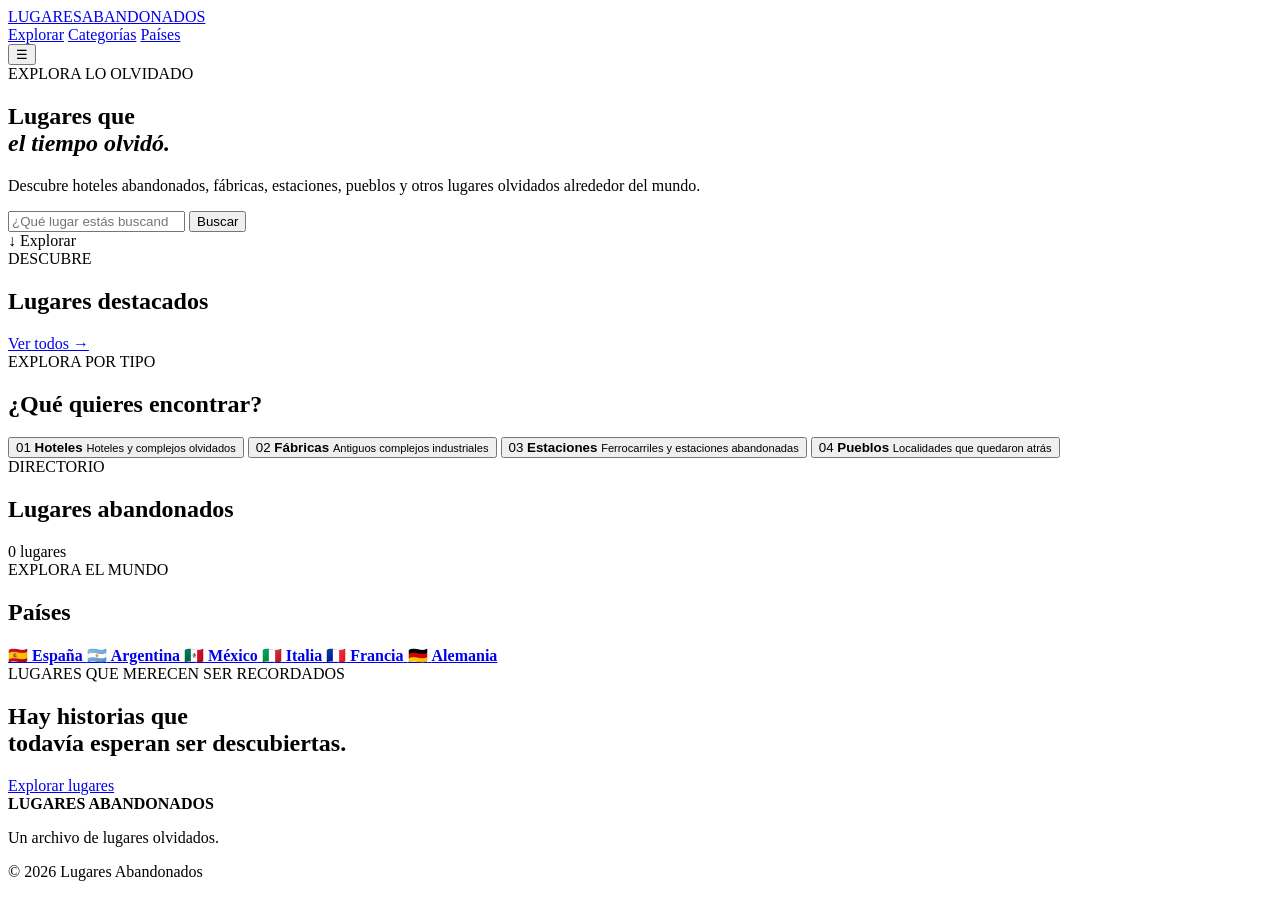
==== index.html @ 46769958 "Create index.html" ====
<!DOCTYPE html>
<html lang="es">
<head>
  <meta charset="UTF-8">
  <meta name="viewport" content="width=device-width, initial-scale=1.0">

  <title>Lugares Abandonados</title>
  <meta
    name="description"
    content="Descubre lugares abandonados, pueblos olvidados, hoteles, fábricas y estaciones abandonadas."
  >

  <link rel="stylesheet" href="style.css">
</head>

<body>

  <header class="header">
    <div class="container header-inner">

      <a href="/" class="logo">
        LUGARES<span>ABANDONADOS</span>
      </a>

      <nav class="nav">
        <a href="#explorar">Explorar</a>
        <a href="#categorias">Categorías</a>
        <a href="#paises">Países</a>
      </nav>

      <button class="menu-button" aria-label="Abrir menú">
        ☰
      </button>

    </div>
  </header>


  <main>

    <!-- HERO -->

    <section class="hero">

      <div class="hero-background"></div>

      <div class="container hero-content">

        <div class="hero-label">
          EXPLORA LO OLVIDADO
        </div>

        <h1>
          Lugares que<br>
          <em>el tiempo olvidó.</em>
        </h1>

        <p>
          Descubre hoteles abandonados, fábricas, estaciones,
          pueblos y otros lugares olvidados alrededor del mundo.
        </p>

        <div class="hero-search">

          <input
            id="search"
            type="search"
            placeholder="¿Qué lugar estás buscando?"
            autocomplete="off"
          >

          <button id="search-button">
            Buscar
          </button>

        </div>

      </div>

      <div class="hero-scroll">
        ↓ Explorar
      </div>

    </section>


    <!-- DESTACADOS -->

    <section id="explorar" class="section featured">

      <div class="container">

        <div class="section-heading">

          <div>
            <span class="section-kicker">
              DESCUBRE
            </span>

            <h2>
              Lugares destacados
            </h2>
          </div>

          <a href="#lugares" class="section-link">
            Ver todos →
          </a>

        </div>


        <div id="featured-grid" class="featured-grid"></div>

      </div>

    </section>


    <!-- CATEGORÍAS -->

    <section id="categorias" class="section categories-section">

      <div class="container">

        <div class="section-heading">

          <div>
            <span class="section-kicker">
              EXPLORA POR TIPO
            </span>

            <h2>
              ¿Qué quieres encontrar?
            </h2>
          </div>

        </div>


        <div class="categories-grid">

          <button
            class="category-card category-hoteles"
            data-category="Hoteles"
          >
            <span>01</span>
            <strong>Hoteles</strong>
            <small>Hoteles y complejos olvidados</small>
          </button>


          <button
            class="category-card category-fabricas"
            data-category="Fábricas"
          >
            <span>02</span>
            <strong>Fábricas</strong>
            <small>Antiguos complejos industriales</small>
          </button>


          <button
            class="category-card category-estaciones"
            data-category="Estaciones"
          >
            <span>03</span>
            <strong>Estaciones</strong>
            <small>Ferrocarriles y estaciones abandonadas</small>
          </button>


          <button
            class="category-card category-pueblos"
            data-category="Pueblos abandonados"
          >
            <span>04</span>
            <strong>Pueblos</strong>
            <small>Localidades que quedaron atrás</small>
          </button>

        </div>

      </div>

    </section>


    <!-- LUGARES -->

    <section id="lugares" class="section places-section">

      <div class="container">

        <div class="section-heading">

          <div>
            <span class="section-kicker">
              DIRECTORIO
            </span>

            <h2>
              Lugares abandonados
            </h2>
          </div>

          <span id="result-count" class="result-count">
            0 lugares
          </span>

        </div>


        <div id="places-grid" class="places-grid"></div>

      </div>

    </section>


    <!-- PAÍSES -->

    <section id="paises" class="section countries-section">

      <div class="container">

        <div class="section-heading">

          <div>
            <span class="section-kicker">
              EXPLORA EL MUNDO
            </span>

            <h2>
              Países
            </h2>
          </div>

        </div>


        <div class="countries-grid">

          <a href="#" class="country">
            <span>🇪🇸</span>
            <strong>España</strong>
          </a>

          <a href="#" class="country">
            <span>🇦🇷</span>
            <strong>Argentina</strong>
          </a>

          <a href="#" class="country">
            <span>🇲🇽</span>
            <strong>México</strong>
          </a>

          <a href="#" class="country">
            <span>🇮🇹</span>
            <strong>Italia</strong>
          </a>

          <a href="#" class="country">
            <span>🇫🇷</span>
            <strong>Francia</strong>
          </a>

          <a href="#" class="country">
            <span>🇩🇪</span>
            <strong>Alemania</strong>
          </a>

        </div>

      </div>

    </section>


    <!-- CTA -->

    <section class="final-cta">

      <div class="container">

        <span class="section-kicker">
          LUGARES QUE MERECEN SER RECORDADOS
        </span>

        <h2>
          Hay historias que<br>
          todavía esperan ser descubiertas.
        </h2>

        <a href="#lugares" class="cta-button">
          Explorar lugares
        </a>

      </div>

    </section>

  </main>


  <footer class="footer">

    <div class="container footer-inner">

      <div>
        <strong>LUGARES ABANDONADOS</strong>
        <p>
          Un archivo de lugares olvidados.
        </p>
      </div>

      <div class="footer-copy">
        © 2026 Lugares Abandonados
      </div>

    </div>

  </footer>


  <script src="app.js"></script>

</body>
</html>
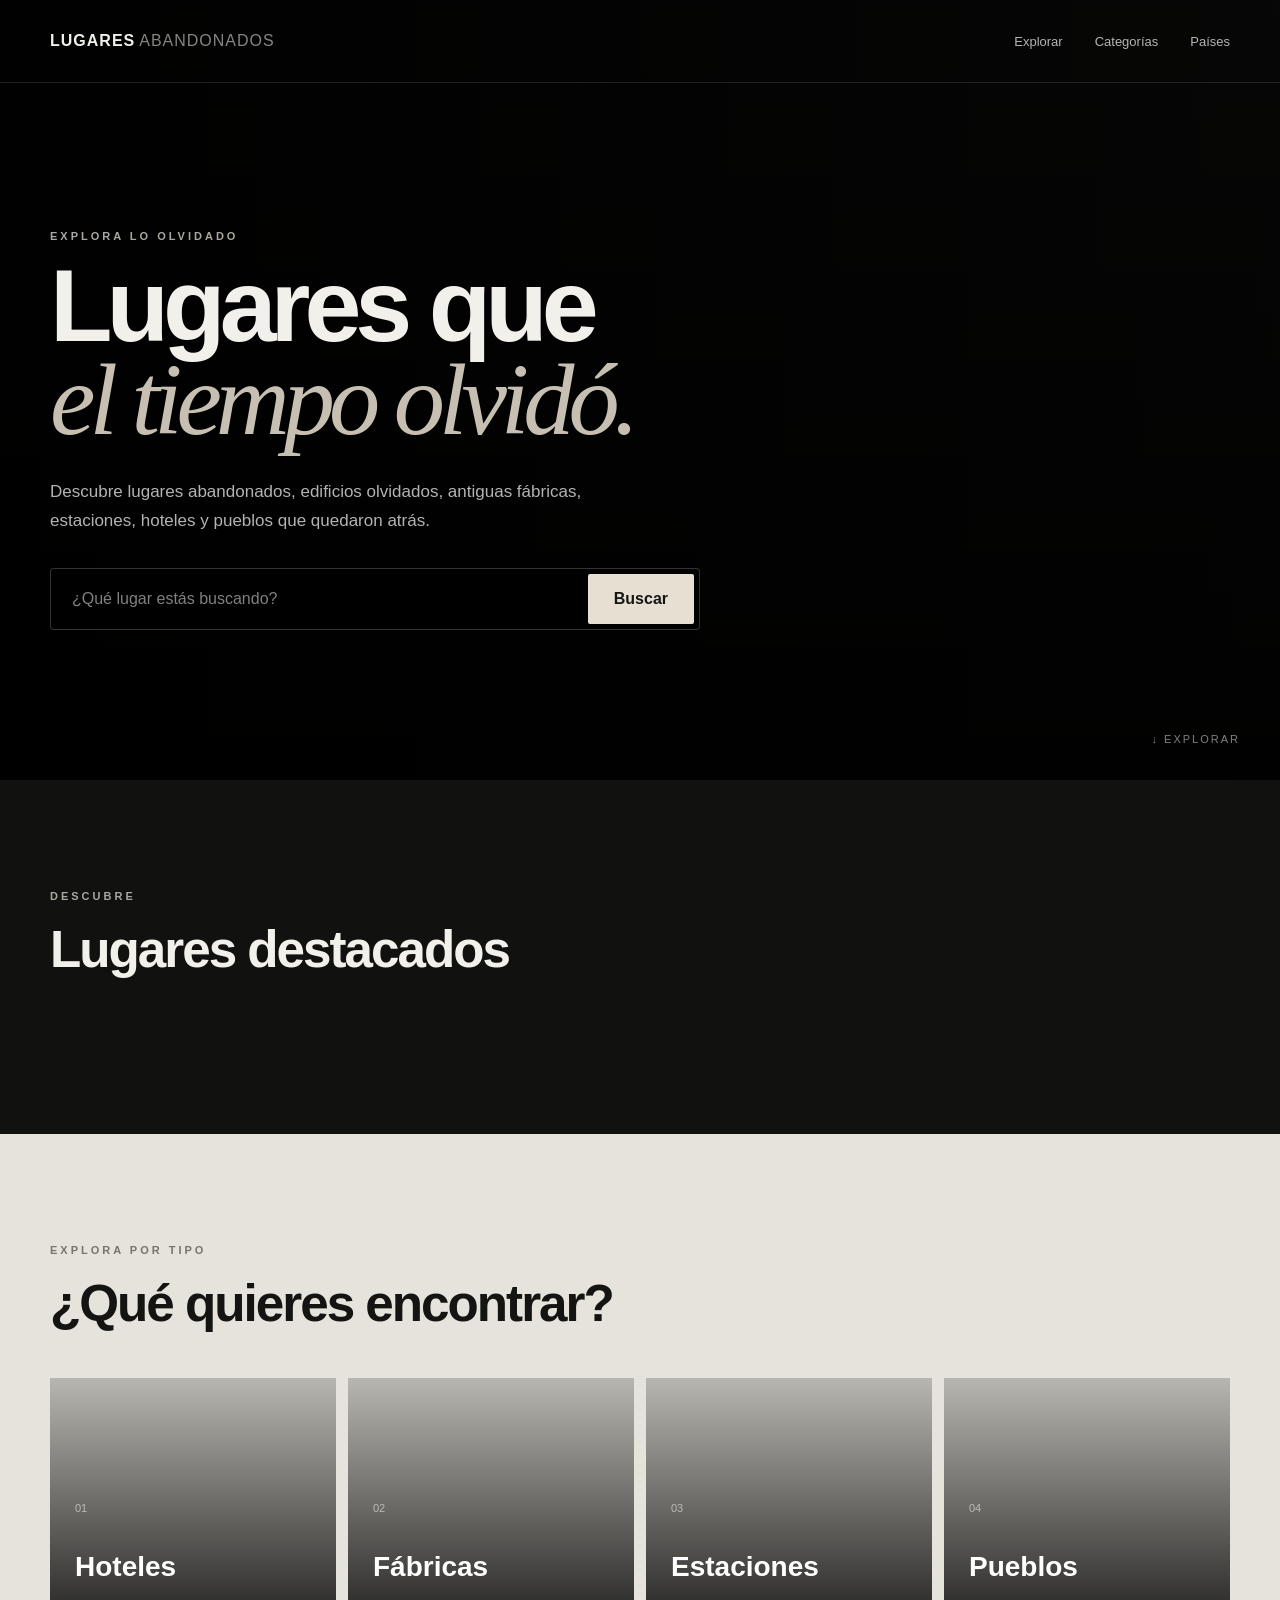
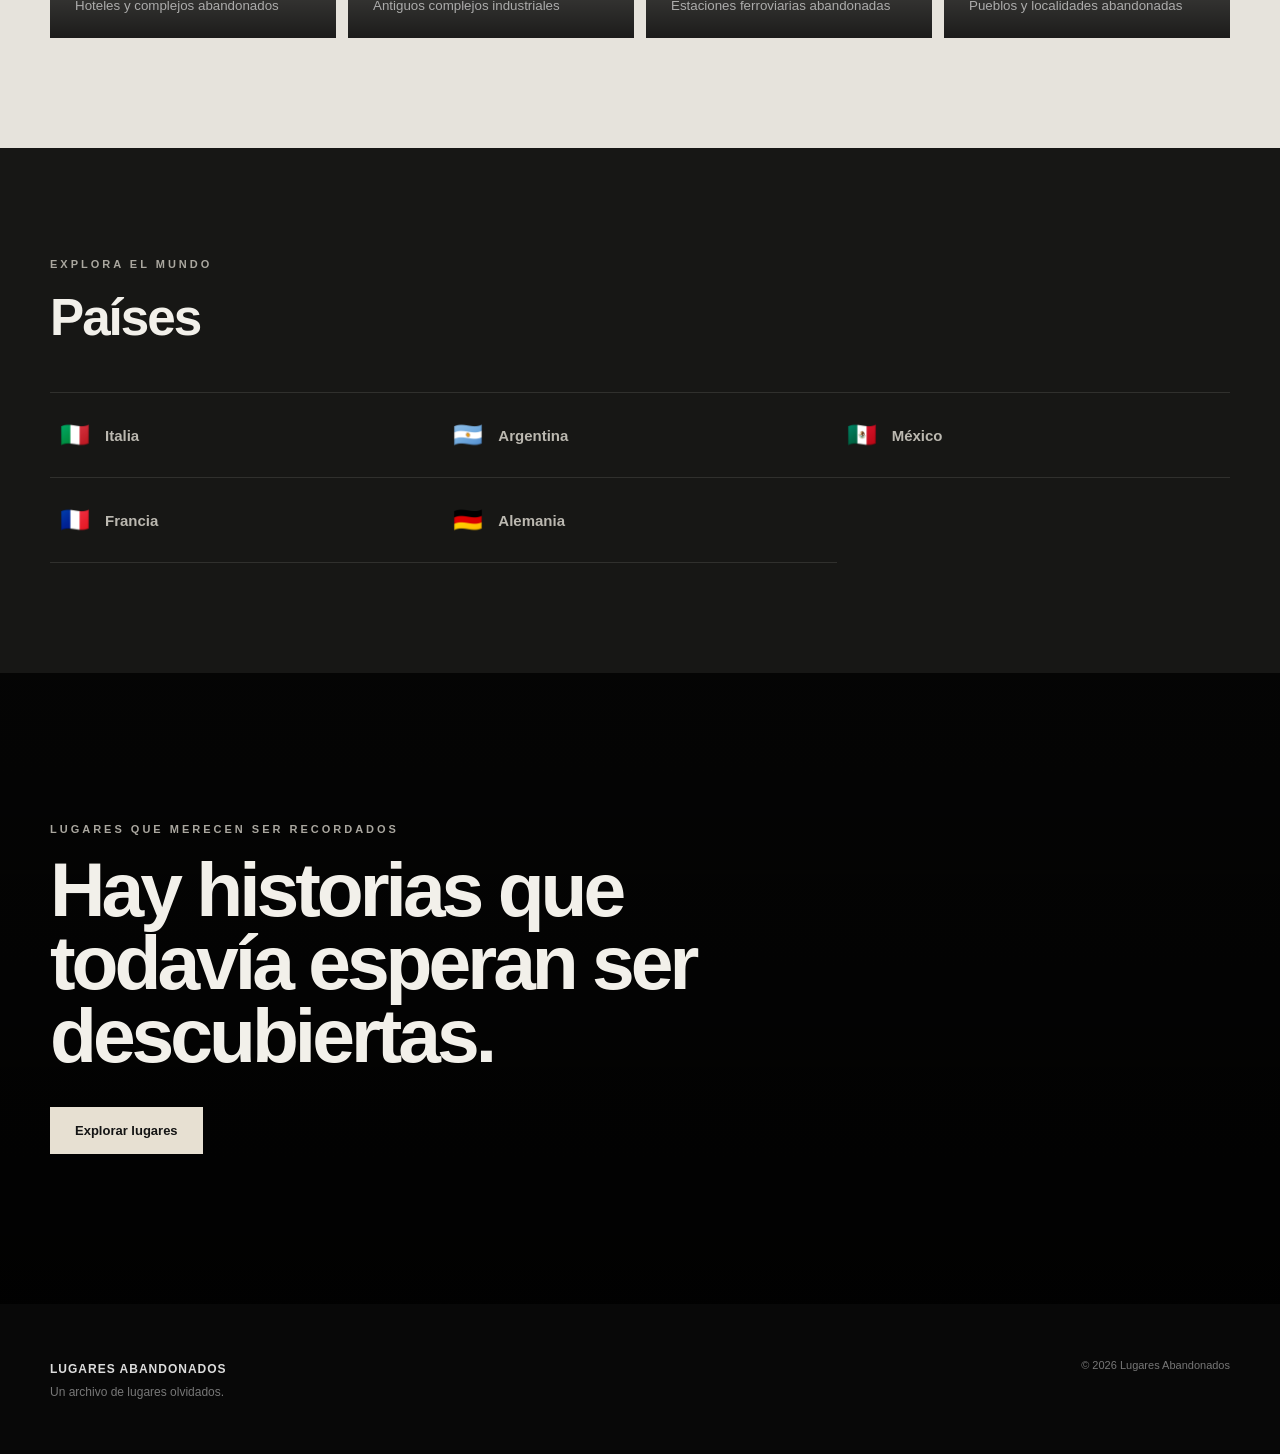
==== commit 04e2a8fa: "Update index.html" ====
--- a/index.html
+++ b/index.html
@@ -1,64 +1,100 @@
 <!DOCTYPE html>
 <html lang="es">
+
 <head>
   <meta charset="UTF-8">
   <meta name="viewport" content="width=device-width, initial-scale=1.0">
 
   <title>Lugares Abandonados</title>
+
   <meta
     name="description"
-    content="Descubre lugares abandonados, pueblos olvidados, hoteles, fábricas y estaciones abandonadas."
+    content="Explora lugares abandonados, edificios olvidados, fábricas, hoteles, estaciones y pueblos de todo el mundo."
   >
 
   <link rel="stylesheet" href="style.css">
 </head>
 
+
 <body>
 
+
+  <!-- ============================= -->
+  <!-- HEADER -->
+  <!-- ============================= -->
+
   <header class="header">
+
     <div class="container header-inner">
 
-      <a href="/" class="logo">
+      <a href="index.html" class="logo">
         LUGARES<span>ABANDONADOS</span>
       </a>
 
+
       <nav class="nav">
-        <a href="#explorar">Explorar</a>
-        <a href="#categorias">Categorías</a>
-        <a href="#paises">Países</a>
+
+        <a href="#explorar">
+          Explorar
+        </a>
+
+        <a href="#categorias">
+          Categorías
+        </a>
+
+        <a href="#paises">
+          Países
+        </a>
+
       </nav>
 
-      <button class="menu-button" aria-label="Abrir menú">
+
+      <button
+        class="menu-button"
+        aria-label="Abrir menú"
+      >
         ☰
       </button>
 
     </div>
+
   </header>
 
 
+
+  <!-- ============================= -->
+  <!-- CONTENIDO -->
+  <!-- ============================= -->
+
   <main>
 
+
     <!-- HERO -->
 
     <section class="hero">
 
       <div class="hero-background"></div>
+
 
       <div class="container hero-content">
 
         <div class="hero-label">
           EXPLORA LO OLVIDADO
         </div>
+
 
         <h1>
           Lugares que<br>
           <em>el tiempo olvidó.</em>
         </h1>
 
+
         <p>
-          Descubre hoteles abandonados, fábricas, estaciones,
-          pueblos y otros lugares olvidados alrededor del mundo.
+          Descubre lugares abandonados, edificios olvidados,
+          antiguas fábricas, estaciones, hoteles y pueblos
+          que quedaron atrás.
         </p>
+
 
         <div class="hero-search">
 
@@ -69,6 +105,7 @@
             autocomplete="off"
           >
 
+
           <button id="search-button">
             Buscar
           </button>
@@ -77,6 +114,7 @@
 
       </div>
 
+
       <div class="hero-scroll">
         ↓ Explorar
       </div>
@@ -84,15 +122,23 @@
     </section>
 
 
+
+    <!-- ============================= -->
     <!-- DESTACADOS -->
-
-    <section id="explorar" class="section featured">
+    <!-- ============================= -->
+
+    <section
+      id="explorar"
+      class="section featured"
+    >
 
       <div class="container">
 
+
         <div class="section-heading">
 
           <div>
+
             <span class="section-kicker">
               DESCUBRE
             </span>
@@ -100,31 +146,45 @@
             <h2>
               Lugares destacados
             </h2>
+
           </div>
 
-          <a href="#lugares" class="section-link">
-            Ver todos →
-          </a>
-
-        </div>
-
-
-        <div id="featured-grid" class="featured-grid"></div>
+        </div>
+
+
+        <!--
+          Aquí aparecerán posteriormente
+          los lugares destacados.
+        -->
+
+        <div
+          id="featured-grid"
+          class="featured-grid"
+        ></div>
+
 
       </div>
 
     </section>
 
 
+
+    <!-- ============================= -->
     <!-- CATEGORÍAS -->
-
-    <section id="categorias" class="section categories-section">
+    <!-- ============================= -->
+
+    <section
+      id="categorias"
+      class="section categories-section"
+    >
 
       <div class="container">
 
+
         <div class="section-heading">
 
           <div>
+
             <span class="section-kicker">
               EXPLORA POR TIPO
             </span>
@@ -132,52 +192,99 @@
             <h2>
               ¿Qué quieres encontrar?
             </h2>
+
           </div>
 
         </div>
 
 
+
         <div class="categories-grid">
+
 
           <button
             class="category-card category-hoteles"
             data-category="Hoteles"
           >
-            <span>01</span>
-            <strong>Hoteles</strong>
-            <small>Hoteles y complejos olvidados</small>
+
+            <span>
+              01
+            </span>
+
+            <strong>
+              Hoteles
+            </strong>
+
+            <small>
+              Hoteles y complejos abandonados
+            </small>
+
           </button>
+
 
 
           <button
             class="category-card category-fabricas"
             data-category="Fábricas"
           >
-            <span>02</span>
-            <strong>Fábricas</strong>
-            <small>Antiguos complejos industriales</small>
+
+            <span>
+              02
+            </span>
+
+            <strong>
+              Fábricas
+            </strong>
+
+            <small>
+              Antiguos complejos industriales
+            </small>
+
           </button>
+
 
 
           <button
             class="category-card category-estaciones"
             data-category="Estaciones"
           >
-            <span>03</span>
-            <strong>Estaciones</strong>
-            <small>Ferrocarriles y estaciones abandonadas</small>
+
+            <span>
+              03
+            </span>
+
+            <strong>
+              Estaciones
+            </strong>
+
+            <small>
+              Estaciones ferroviarias abandonadas
+            </small>
+
           </button>
+
 
 
           <button
             class="category-card category-pueblos"
             data-category="Pueblos abandonados"
           >
-            <span>04</span>
-            <strong>Pueblos</strong>
-            <small>Localidades que quedaron atrás</small>
+
+            <span>
+              04
+            </span>
+
+            <strong>
+              Pueblos
+            </strong>
+
+            <small>
+              Pueblos y localidades abandonadas
+            </small>
+
           </button>
 
+
         </div>
 
       </div>
@@ -185,47 +292,23 @@
     </section>
 
 
-    <!-- LUGARES -->
-
-    <section id="lugares" class="section places-section">
+
+    <!-- ============================= -->
+    <!-- PAÍSES -->
+    <!-- ============================= -->
+
+    <section
+      id="paises"
+      class="section countries-section"
+    >
 
       <div class="container">
 
+
         <div class="section-heading">
 
           <div>
-            <span class="section-kicker">
-              DIRECTORIO
-            </span>
-
-            <h2>
-              Lugares abandonados
-            </h2>
-          </div>
-
-          <span id="result-count" class="result-count">
-            0 lugares
-          </span>
-
-        </div>
-
-
-        <div id="places-grid" class="places-grid"></div>
-
-      </div>
-
-    </section>
-
-
-    <!-- PAÍSES -->
-
-    <section id="paises" class="section countries-section">
-
-      <div class="container">
-
-        <div class="section-heading">
-
-          <div>
+
             <span class="section-kicker">
               EXPLORA EL MUNDO
             </span>
@@ -233,42 +316,109 @@
             <h2>
               Países
             </h2>
+
           </div>
 
         </div>
 
 
+
         <div class="countries-grid">
 
-          <a href="#" class="country">
-            <span>🇪🇸</span>
-            <strong>España</strong>
+
+          <!-- ITALIA -->
+
+          <a
+            href="lugares/italia/"
+            class="country"
+          >
+
+            <span>
+              🇮🇹
+            </span>
+
+            <strong>
+              Italia
+            </strong>
+
           </a>
 
-          <a href="#" class="country">
-            <span>🇦🇷</span>
-            <strong>Argentina</strong>
+
+
+          <!-- ARGENTINA -->
+
+          <a
+            href="#"
+            class="country"
+          >
+
+            <span>
+              🇦🇷
+            </span>
+
+            <strong>
+              Argentina
+            </strong>
+
           </a>
 
-          <a href="#" class="country">
-            <span>🇲🇽</span>
-            <strong>México</strong>
+
+
+          <!-- MÉXICO -->
+
+          <a
+            href="#"
+            class="country"
+          >
+
+            <span>
+              🇲🇽
+            </span>
+
+            <strong>
+              México
+            </strong>
+
           </a>
 
-          <a href="#" class="country">
-            <span>🇮🇹</span>
-            <strong>Italia</strong>
+
+
+          <!-- FRANCIA -->
+
+          <a
+            href="#"
+            class="country"
+          >
+
+            <span>
+              🇫🇷
+            </span>
+
+            <strong>
+              Francia
+            </strong>
+
           </a>
 
-          <a href="#" class="country">
-            <span>🇫🇷</span>
-            <strong>Francia</strong>
+
+
+          <!-- ALEMANIA -->
+
+          <a
+            href="#"
+            class="country"
+          >
+
+            <span>
+              🇩🇪
+            </span>
+
+            <strong>
+              Alemania
+            </strong>
+
           </a>
 
-          <a href="#" class="country">
-            <span>🇩🇪</span>
-            <strong>Alemania</strong>
-          </a>
 
         </div>
 
@@ -277,53 +427,79 @@
     </section>
 
 
-    <!-- CTA -->
+
+    <!-- ============================= -->
+    <!-- CTA FINAL -->
+    <!-- ============================= -->
 
     <section class="final-cta">
 
       <div class="container">
+
 
         <span class="section-kicker">
           LUGARES QUE MERECEN SER RECORDADOS
         </span>
+
 
         <h2>
           Hay historias que<br>
           todavía esperan ser descubiertas.
         </h2>
 
-        <a href="#lugares" class="cta-button">
+
+        <a
+          href="#paises"
+          class="cta-button"
+        >
           Explorar lugares
         </a>
 
+
       </div>
 
     </section>
 
+
   </main>
 
 
+
+  <!-- ============================= -->
+  <!-- FOOTER -->
+  <!-- ============================= -->
+
   <footer class="footer">
 
     <div class="container footer-inner">
 
+
       <div>
-        <strong>LUGARES ABANDONADOS</strong>
+
+        <strong>
+          LUGARES ABANDONADOS
+        </strong>
+
         <p>
           Un archivo de lugares olvidados.
         </p>
-      </div>
+
+      </div>
+
 
       <div class="footer-copy">
         © 2026 Lugares Abandonados
       </div>
 
+
     </div>
 
   </footer>
 
 
+
   <script src="app.js"></script>
 
 </body>
+
 </html>
--- a/style.css
+++ b/style.css
@@ -0,0 +1,740 @@
+* {
+  box-sizing: border-box;
+}
+
+html {
+  scroll-behavior: smooth;
+}
+
+body {
+  margin: 0;
+  background: #0d0d0c;
+  color: #f2f0ea;
+  font-family: Arial, Helvetica, sans-serif;
+}
+
+button,
+input {
+  font: inherit;
+}
+
+button {
+  cursor: pointer;
+}
+
+a {
+  color: inherit;
+  text-decoration: none;
+}
+
+.container {
+  width: min(1180px, calc(100% - 40px));
+  margin: auto;
+}
+
+
+/* HEADER */
+
+.header {
+  position: absolute;
+  z-index: 20;
+  top: 0;
+  width: 100%;
+  border-bottom: 1px solid rgba(255,255,255,.12);
+}
+
+.header-inner {
+  height: 82px;
+  display: flex;
+  align-items: center;
+  justify-content: space-between;
+}
+
+.logo {
+  font-size: 16px;
+  font-weight: 900;
+  letter-spacing: 1px;
+}
+
+.logo span {
+  margin-left: 4px;
+  font-weight: 400;
+  opacity: .55;
+}
+
+.nav {
+  display: flex;
+  gap: 32px;
+  font-size: 13px;
+  color: rgba(255,255,255,.7);
+}
+
+.nav a:hover {
+  color: white;
+}
+
+.menu-button {
+  display: none;
+  border: 0;
+  background: none;
+  color: white;
+  font-size: 22px;
+}
+
+
+/* HERO */
+
+.hero {
+  min-height: 780px;
+  position: relative;
+  display: flex;
+  align-items: center;
+  overflow: hidden;
+}
+
+.hero-background {
+  position: absolute;
+  inset: 0;
+
+  background:
+    linear-gradient(
+      90deg,
+      rgba(0,0,0,.92) 0%,
+      rgba(0,0,0,.7) 42%,
+      rgba(0,0,0,.35) 100%
+    ),
+    linear-gradient(
+      180deg,
+      rgba(0,0,0,.2),
+      rgba(0,0,0,.85)
+    ),
+    url("https://images.unsplash.com/photo-1518709268805-4e9042af9f23?auto=format&fit=crop&w=2200&q=85");
+
+  background-size: cover;
+  background-position: center;
+  transform: scale(1.02);
+}
+
+.hero-content {
+  position: relative;
+  z-index: 2;
+  padding-top: 80px;
+}
+
+.hero-label,
+.section-kicker {
+  display: block;
+  margin-bottom: 18px;
+  color: #aaa79f;
+  font-size: 11px;
+  font-weight: 700;
+  letter-spacing: 3px;
+}
+
+.hero h1 {
+  max-width: 850px;
+  margin: 0;
+  font-size: clamp(60px, 8vw, 105px);
+  line-height: .9;
+  letter-spacing: -6px;
+  font-weight: 800;
+}
+
+.hero h1 em {
+  color: #c7c0b2;
+  font-family: Georgia, serif;
+  font-weight: 400;
+}
+
+.hero p {
+  max-width: 570px;
+  margin: 32px 0;
+  color: rgba(255,255,255,.7);
+  font-size: 17px;
+  line-height: 1.7;
+}
+
+.hero-search {
+  width: min(650px, 100%);
+  display: flex;
+  padding: 5px;
+  border: 1px solid rgba(255,255,255,.2);
+  border-radius: 4px;
+  background: rgba(0,0,0,.45);
+  backdrop-filter: blur(10px);
+}
+
+.hero-search input {
+  flex: 1;
+  min-width: 0;
+  padding: 16px;
+  border: 0;
+  outline: 0;
+  background: transparent;
+  color: white;
+}
+
+.hero-search input::placeholder {
+  color: rgba(255,255,255,.5);
+}
+
+.hero-search button {
+  padding: 0 26px;
+  border: 0;
+  border-radius: 2px;
+  background: #e7e0d2;
+  color: #151515;
+  font-weight: 700;
+}
+
+.hero-scroll {
+  position: absolute;
+  z-index: 2;
+  right: 40px;
+  bottom: 35px;
+  color: rgba(255,255,255,.5);
+  font-size: 11px;
+  letter-spacing: 2px;
+  text-transform: uppercase;
+}
+
+
+/* SECTIONS */
+
+.section {
+  padding: 110px 0;
+}
+
+.section-heading {
+  display: flex;
+  justify-content: space-between;
+  align-items: end;
+  gap: 30px;
+  margin-bottom: 45px;
+}
+
+.section-heading h2 {
+  margin: 0;
+  font-size: clamp(34px, 4vw, 52px);
+  letter-spacing: -2px;
+}
+
+.section-link {
+  color: #aaa79f;
+  font-size: 13px;
+}
+
+.section-link:hover {
+  color: white;
+}
+
+
+/* FEATURED */
+
+.featured {
+  background: #111110;
+}
+
+.featured-grid {
+  display: grid;
+  grid-template-columns: 1.5fr 1fr 1fr;
+  gap: 14px;
+}
+
+.featured-card {
+  min-height: 450px;
+  position: relative;
+  overflow: hidden;
+  background: #242421;
+}
+
+.featured-card:first-child {
+  min-height: 560px;
+}
+
+.featured-card img {
+  position: absolute;
+  inset: 0;
+  width: 100%;
+  height: 100%;
+  object-fit: cover;
+  transition: transform .6s ease;
+}
+
+.featured-card:hover img {
+  transform: scale(1.06);
+}
+
+.featured-card::after {
+  content: "";
+  position: absolute;
+  inset: 0;
+  background: linear-gradient(
+    transparent 30%,
+    rgba(0,0,0,.9)
+  );
+}
+
+.featured-info {
+  position: absolute;
+  z-index: 2;
+  left: 28px;
+  right: 28px;
+  bottom: 28px;
+}
+
+.featured-info small {
+  color: #c8c2b7;
+  font-size: 10px;
+  letter-spacing: 2px;
+  text-transform: uppercase;
+}
+
+.featured-info h3 {
+  margin: 9px 0;
+  font-size: 27px;
+}
+
+.featured-info p {
+  margin: 0;
+  color: rgba(255,255,255,.65);
+  font-size: 13px;
+}
+
+
+/* CATEGORIES */
+
+.categories-section {
+  background: #e6e3dc;
+  color: #141412;
+}
+
+.categories-section .section-kicker {
+  color: #77746c;
+}
+
+.categories-grid {
+  display: grid;
+  grid-template-columns: repeat(4, 1fr);
+  gap: 12px;
+}
+
+.category-card {
+  min-height: 260px;
+  padding: 25px;
+  position: relative;
+  overflow: hidden;
+  border: 0;
+  text-align: left;
+  color: white;
+  background: #222;
+}
+
+.category-card::after {
+  content: "";
+  position: absolute;
+  inset: 0;
+  background: linear-gradient(
+    transparent,
+    rgba(0,0,0,.85)
+  );
+}
+
+.category-card span,
+.category-card strong,
+.category-card small {
+  position: relative;
+  z-index: 2;
+  display: block;
+}
+
+.category-card span {
+  font-size: 11px;
+  opacity: .55;
+}
+
+.category-card strong {
+  position: absolute;
+  left: 25px;
+  bottom: 55px;
+  font-size: 28px;
+}
+
+.category-card small {
+  position: absolute;
+  left: 25px;
+  bottom: 25px;
+  color: rgba(255,255,255,.6);
+}
+
+.category-hoteles {
+  background:
+    linear-gradient(rgba(0,0,0,.2), rgba(0,0,0,.2)),
+    url("https://images.unsplash.com/photo-1566073771259-6a8506099945?auto=format&fit=crop&w=900&q=80")
+    center / cover;
+}
+
+.category-fabricas {
+  background:
+    linear-gradient(rgba(0,0,0,.2), rgba(0,0,0,.2)),
+    url("https://images.unsplash.com/photo-1504917595217-d4dc5ebe6122?auto=format&fit=crop&w=900&q=80")
+    center / cover;
+}
+
+.category-estaciones {
+  background:
+    linear-gradient(rgba(0,0,0,.2), rgba(0,0,0,.2)),
+    url("https://images.unsplash.com/photo-1474487548417-781cb71495f3?auto=format&fit=crop&w=900&q=80")
+    center / cover;
+}
+
+.category-pueblos {
+  background:
+    linear-gradient(rgba(0,0,0,.2), rgba(0,0,0,.2)),
+    url("https://images.unsplash.com/photo-1500534623283-312aade485b7?auto=format&fit=crop&w=900&q=80")
+    center / cover;
+}
+
+
+/* PLACES */
+
+.places-section {
+  background: #0d0d0c;
+}
+
+.result-count {
+  color: #777;
+  font-size: 12px;
+}
+
+.places-grid {
+  display: grid;
+  grid-template-columns: repeat(3, 1fr);
+  gap: 20px;
+}
+
+.place-card {
+  overflow: hidden;
+  background: #151514;
+  border: 1px solid #252523;
+}
+
+.place-image {
+  height: 260px;
+  position: relative;
+  background: #242421;
+  overflow: hidden;
+}
+
+.place-image img {
+  width: 100%;
+  height: 100%;
+  object-fit: cover;
+  transition: transform .5s;
+}
+
+.place-card:hover .place-image img {
+  transform: scale(1.04);
+}
+
+.place-info {
+  padding: 23px;
+}
+
+.place-type {
+  color: #a9a399;
+  font-size: 10px;
+  letter-spacing: 2px;
+  text-transform: uppercase;
+}
+
+.place-info h3 {
+  margin: 10px 0;
+  font-size: 22px;
+}
+
+.place-location {
+  color: #777;
+  font-size: 13px;
+}
+
+.place-description {
+  margin: 17px 0 0;
+  color: #85837e;
+  font-size: 13px;
+  line-height: 1.6;
+}
+
+
+/* COUNTRIES */
+
+.countries-section {
+  background: #171715;
+}
+
+.countries-grid {
+  display: grid;
+  grid-template-columns: repeat(3, 1fr);
+  border-top: 1px solid #30302d;
+}
+
+.country {
+  padding: 28px 10px;
+  display: flex;
+  align-items: center;
+  gap: 15px;
+  border-bottom: 1px solid #30302d;
+  color: #bbb8b0;
+}
+
+.country:hover {
+  color: white;
+}
+
+.country span {
+  font-size: 24px;
+}
+
+.country strong {
+  font-size: 15px;
+}
+
+
+/* CTA */
+
+.final-cta {
+  padding: 150px 0;
+  background:
+    linear-gradient(
+      rgba(0,0,0,.65),
+      rgba(0,0,0,.9)
+    ),
+    url("https://images.unsplash.com/photo-1500534623283-312aade485b7?auto=format&fit=crop&w=2200&q=85")
+    center / cover;
+}
+
+.final-cta h2 {
+  max-width: 800px;
+  margin: 0 0 35px;
+  font-size: clamp(45px, 6vw, 78px);
+  line-height: .95;
+  letter-spacing: -4px;
+}
+
+.cta-button {
+  display: inline-block;
+  padding: 16px 25px;
+  background: #e7e0d2;
+  color: #151515;
+  font-size: 13px;
+  font-weight: 700;
+}
+
+
+/* FOOTER */
+
+.footer {
+  padding: 55px 0;
+  background: #080808;
+  color: #777;
+}
+
+.footer-inner {
+  display: flex;
+  justify-content: space-between;
+  gap: 30px;
+}
+
+.footer strong {
+  color: #ddd;
+  font-size: 12px;
+  letter-spacing: 1px;
+}
+
+.footer p {
+  margin: 8px 0 0;
+  font-size: 12px;
+}
+
+.footer-copy {
+  font-size: 11px;
+}
+
+
+/* MOBILE */
+
+@media (max-width: 900px) {
+
+  .nav {
+    display: none;
+  }
+
+  .menu-button {
+    display: block;
+  }
+
+  .featured-grid {
+    grid-template-columns: 1fr;
+  }
+
+  .featured-card,
+  .featured-card:first-child {
+    min-height: 430px;
+  }
+
+  .categories-grid {
+    grid-template-columns: repeat(2, 1fr);
+  }
+
+  .places-grid {
+    grid-template-columns: repeat(2, 1fr);
+  }
+
+  .countries-grid {
+    grid-template-columns: repeat(2, 1fr);
+  }
+
+}
+
+@media (max-width: 600px) {
+
+  .container {
+    width: calc(100% - 28px);
+  }
+
+  .hero {
+    min-height: 700px;
+  }
+
+  .hero h1 {
+    font-size: 56px;
+    letter-spacing: -4px;
+  }
+
+  .hero-search {
+    display: block;
+    padding: 6px;
+  }
+
+  .hero-search input {
+    width: 100%;
+  }
+
+  .hero-search button {
+    width: 100%;
+    padding: 14px;
+  }
+
+  .section {
+    padding: 75px 0;
+  }
+
+  .section-heading {
+    align-items: flex-start;
+    flex-direction: column;
+  }
+
+  .categories-grid,
+  .places-grid,
+  .countries-grid {
+    grid-template-columns: 1fr;
+  }
+
+  .category-card {
+    min-height: 220px;
+  }
+
+  .footer-inner {
+    flex-direction: column;
+  }
+
+  /* =========================
+   FICHA DEL LUGAR
+========================= */
+
+.lugar-page {
+  max-width: 1200px;
+  margin: 0 auto;
+  padding: 40px 20px 80px;
+}
+
+.volver {
+  display: inline-block;
+  margin-bottom: 30px;
+  color: inherit;
+  text-decoration: none;
+  font-weight: 600;
+}
+
+.lugar-hero {
+  display: grid;
+  grid-template-columns: 1.5fr 1fr;
+  gap: 40px;
+  align-items: center;
+  margin-bottom: 60px;
+}
+
+.lugar-imagen {
+  width: 100%;
+  aspect-ratio: 16 / 10;
+  overflow: hidden;
+  border-radius: 18px;
+  background: #eee;
+}
+
+.lugar-imagen img {
+  width: 100%;
+  height: 100%;
+  object-fit: cover;
+  display: block;
+}
+
+.lugar-info h1 {
+  font-size: clamp(32px, 5vw, 60px);
+  line-height: 1.05;
+  margin: 12px 0 20px;
+}
+
+.lugar-info p {
+  margin: 10px 0;
+  color: #666;
+}
+
+.lugar-texto {
+  max-width: 800px;
+}
+
+.lugar-texto h2 {
+  font-size: 30px;
+  margin-bottom: 15px;
+}
+
+.lugar-texto p {
+  font-size: 18px;
+  line-height: 1.8;
+  color: #555;
+}
+
+@media (max-width: 768px) {
+
+  .lugar-page {
+    padding: 25px 16px 60px;
+  }
+
+  .lugar-hero {
+    grid-template-columns: 1fr;
+    gap: 25px;
+    margin-bottom: 40px;
+  }
+
+  .lugar-imagen {
+    aspect-ratio: 4 / 3;
+  }
+
+  .lugar-info h1 {
+    font-size: 36px;
+  }
+
+}
+
+}
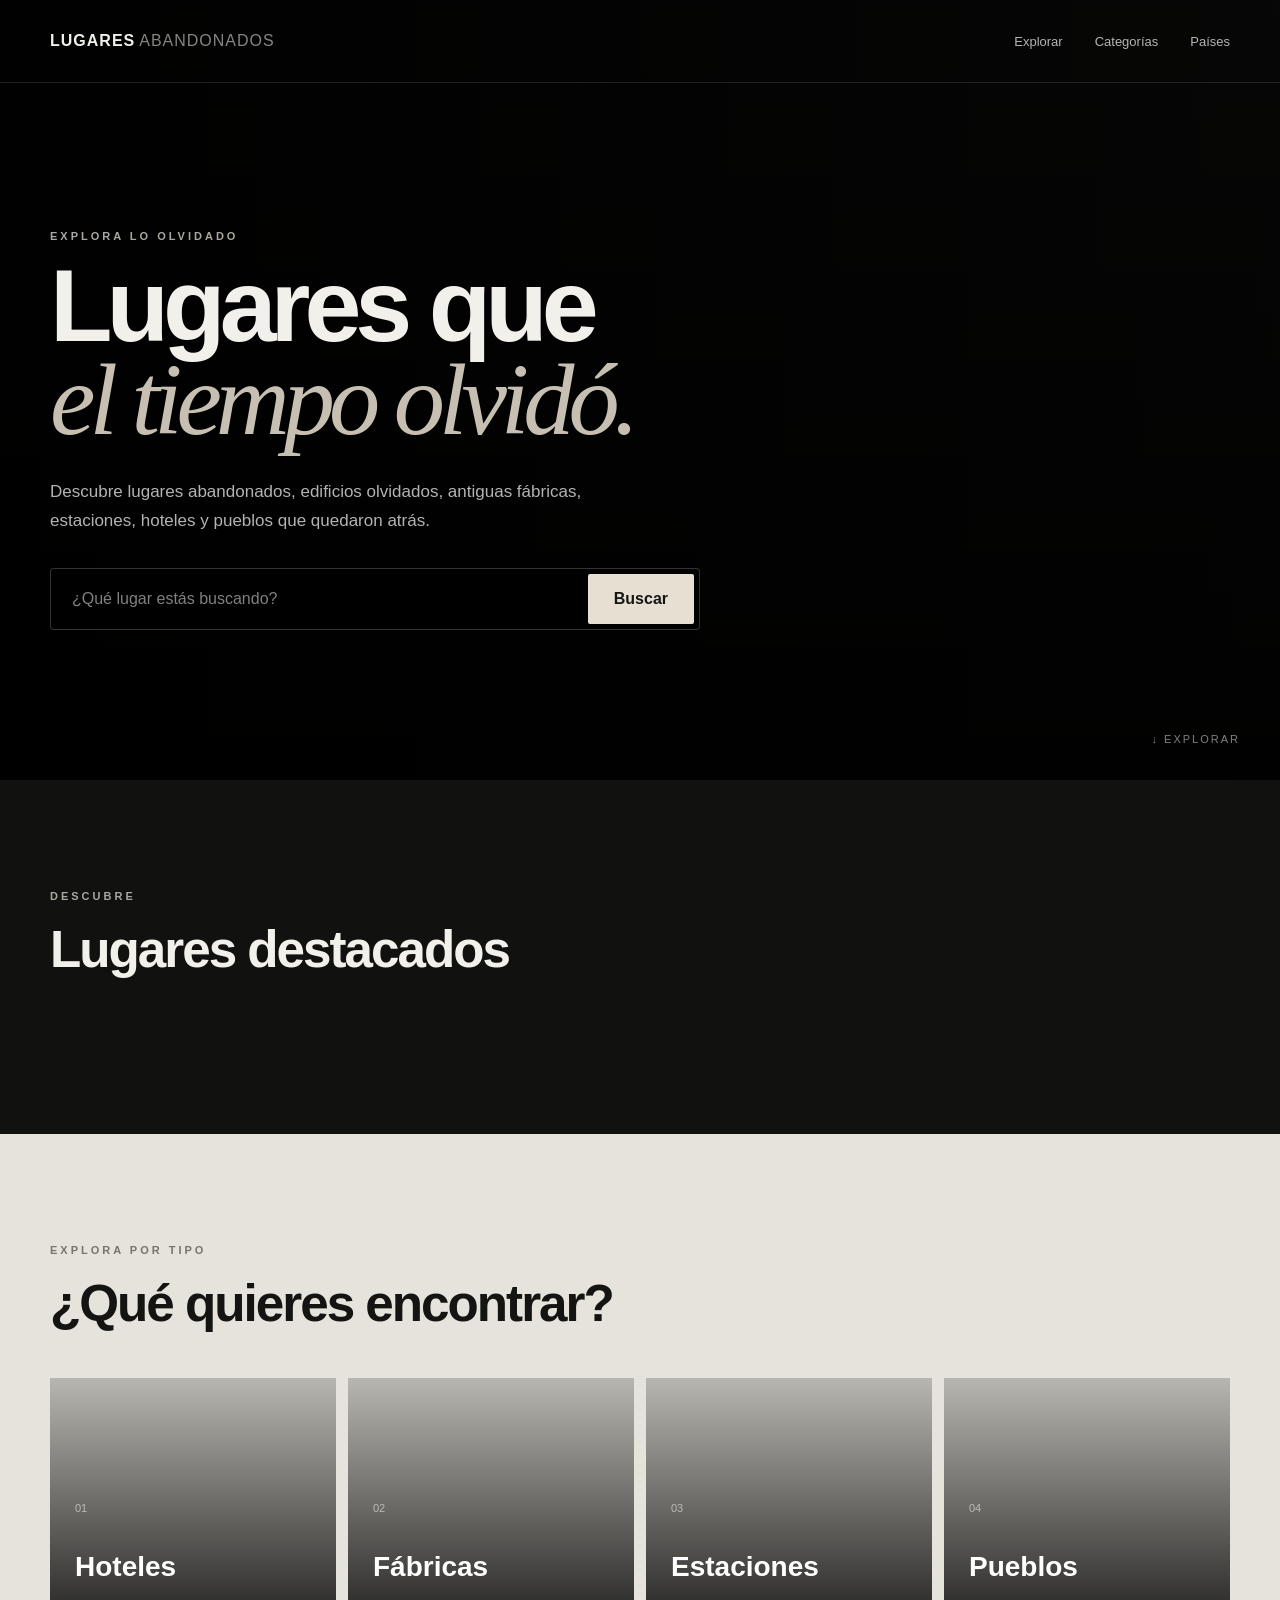
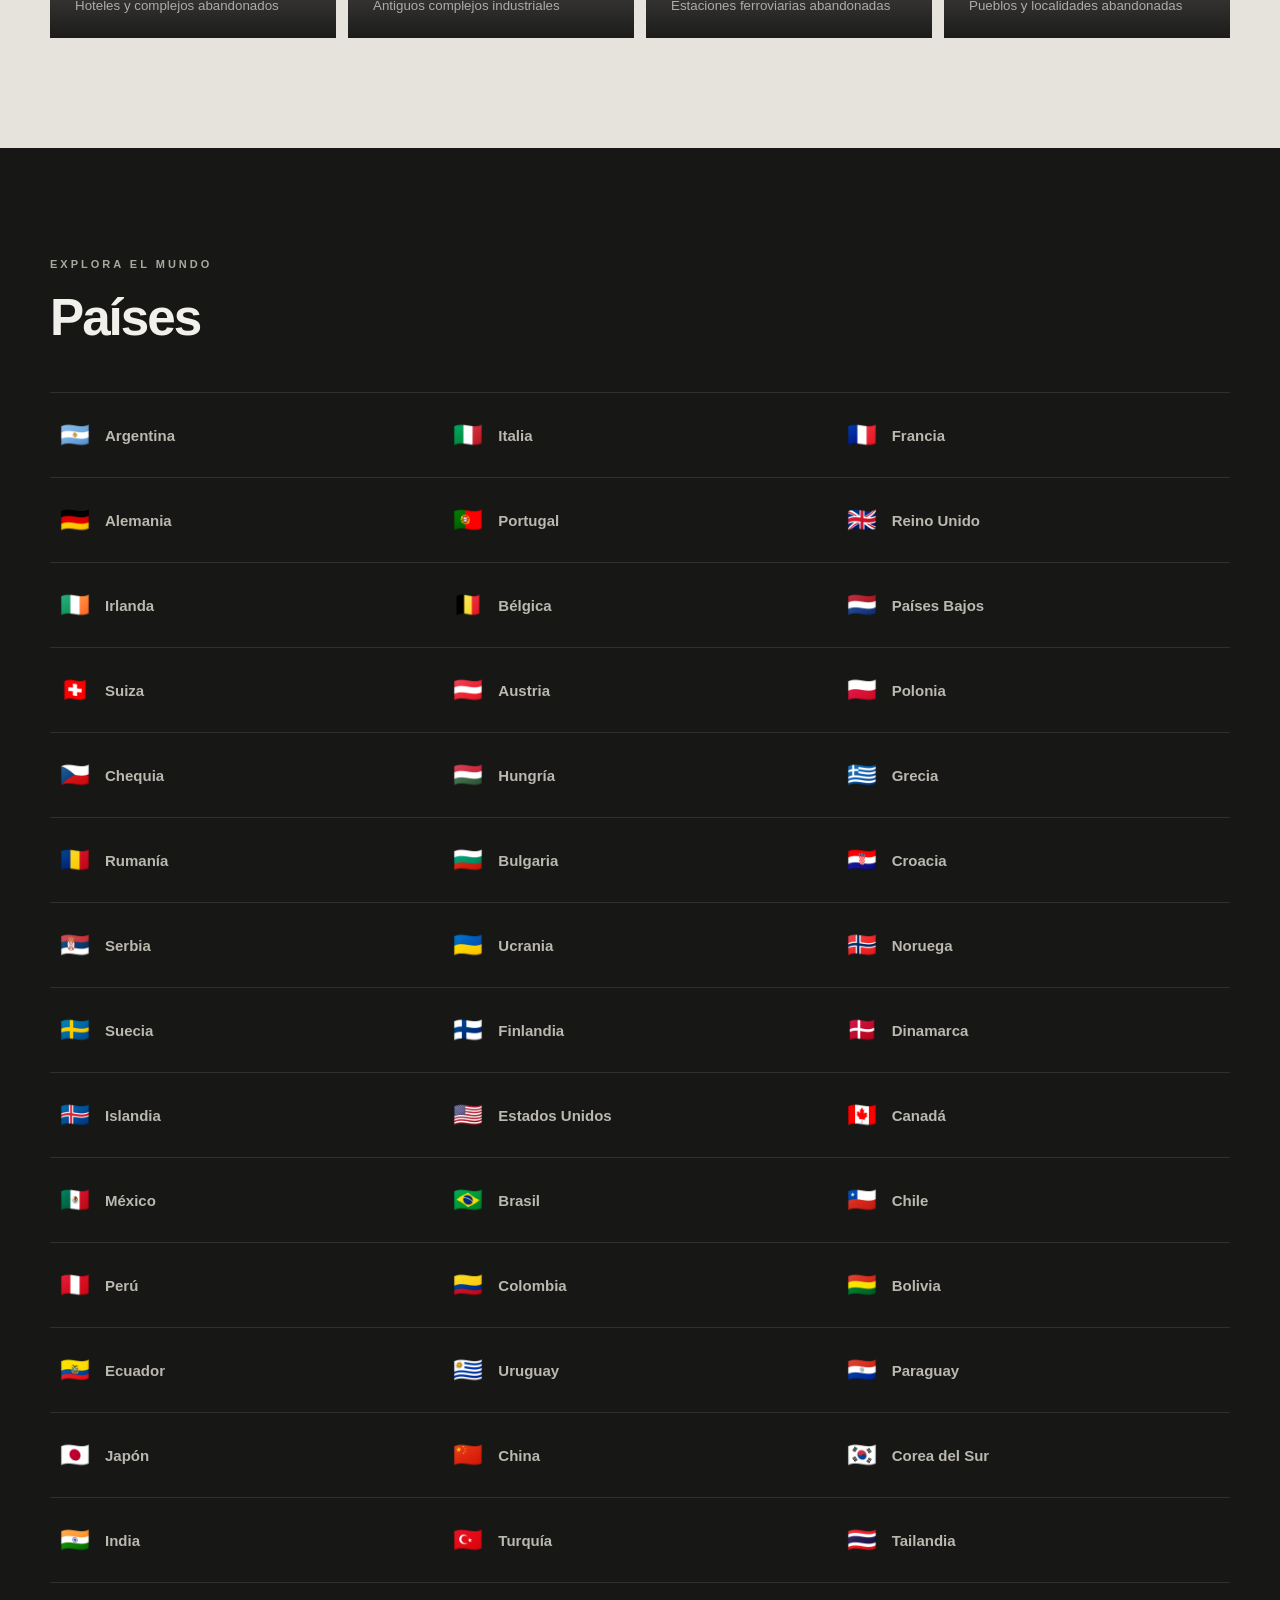
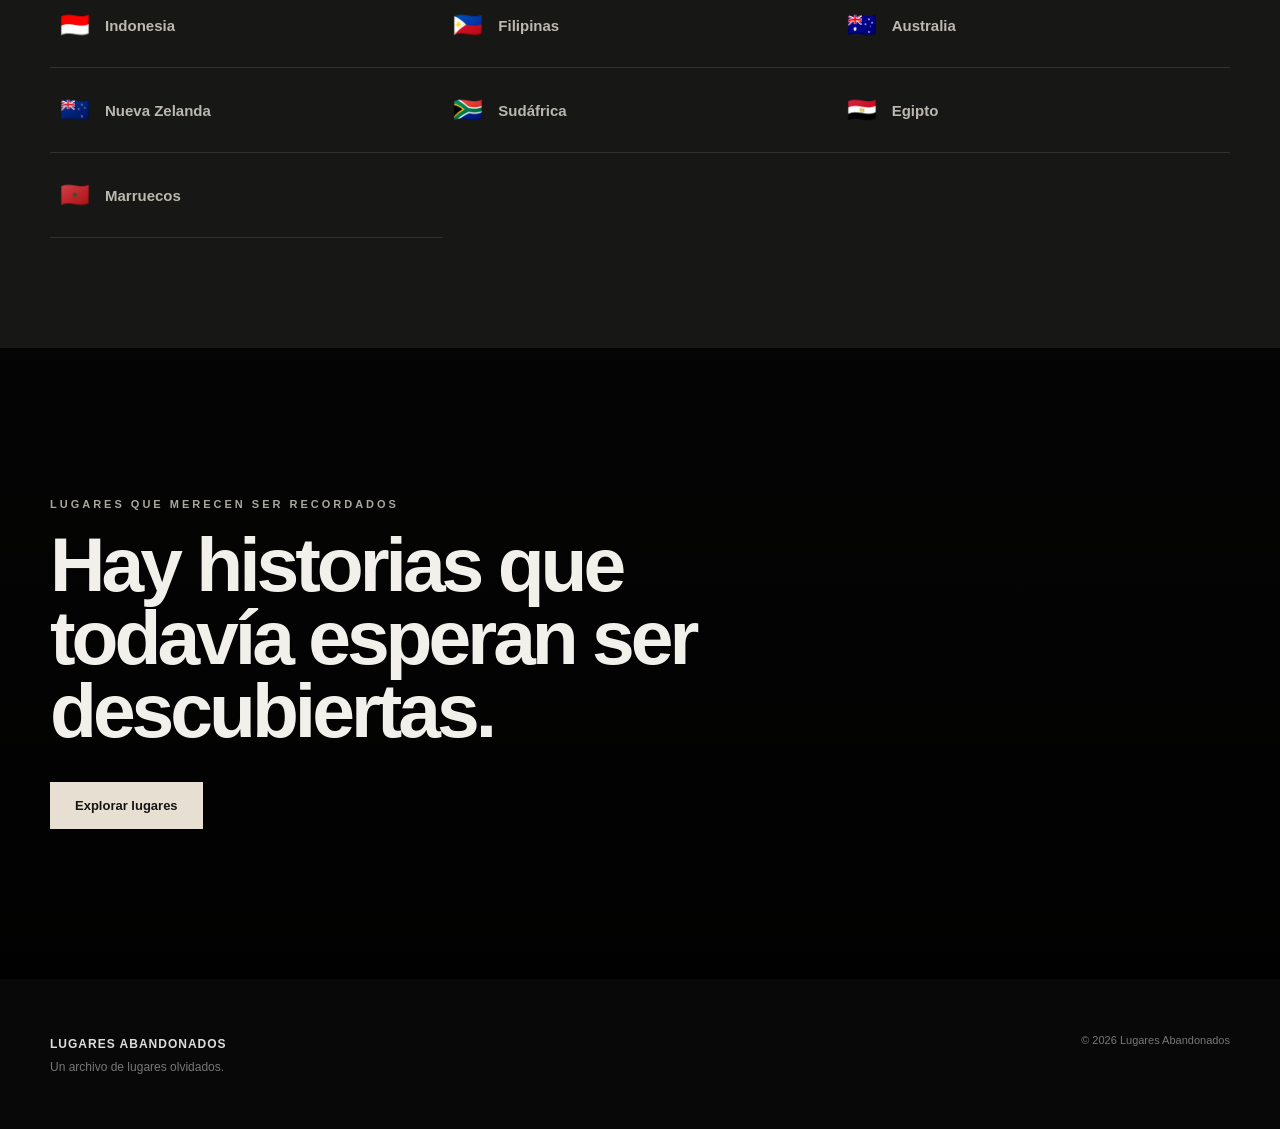
==== commit 6f11300c: "Update index.html" ====
--- a/index.html
+++ b/index.html
@@ -15,490 +15,520 @@
   <link rel="stylesheet" href="style.css">
 </head>
 
-
 <body>
 
-
-  <!-- ============================= -->
-  <!-- HEADER -->
-  <!-- ============================= -->
-
-  <header class="header">
-
-    <div class="container header-inner">
-
-      <a href="index.html" class="logo">
-        LUGARES<span>ABANDONADOS</span>
-      </a>
-
-
-      <nav class="nav">
-
-        <a href="#explorar">
-          Explorar
-        </a>
-
-        <a href="#categorias">
-          Categorías
-        </a>
-
-        <a href="#paises">
+<header class="header">
+
+  <div class="container header-inner">
+
+    <a href="index.html" class="logo">
+      LUGARES<span>ABANDONADOS</span>
+    </a>
+
+    <nav class="nav">
+      <a href="#explorar">Explorar</a>
+      <a href="#categorias">Categorías</a>
+      <a href="#paises">Países</a>
+    </nav>
+
+    <button class="menu-button" aria-label="Abrir menú">
+      ☰
+    </button>
+
+  </div>
+
+</header>
+
+
+<main>
+
+
+<!-- HERO -->
+
+<section class="hero">
+
+  <div class="hero-background"></div>
+
+  <div class="container hero-content">
+
+    <div class="hero-label">
+      EXPLORA LO OLVIDADO
+    </div>
+
+    <h1>
+      Lugares que<br>
+      <em>el tiempo olvidó.</em>
+    </h1>
+
+    <p>
+      Descubre lugares abandonados, edificios olvidados,
+      antiguas fábricas, estaciones, hoteles y pueblos
+      que quedaron atrás.
+    </p>
+
+    <div class="hero-search">
+
+      <input
+        id="search"
+        type="search"
+        placeholder="¿Qué lugar estás buscando?"
+        autocomplete="off"
+      >
+
+      <button id="search-button">
+        Buscar
+      </button>
+
+    </div>
+
+  </div>
+
+  <div class="hero-scroll">
+    ↓ Explorar
+  </div>
+
+</section>
+
+
+<!-- DESTACADOS -->
+
+<section id="explorar" class="section featured">
+
+  <div class="container">
+
+    <div class="section-heading">
+
+      <div>
+
+        <span class="section-kicker">
+          DESCUBRE
+        </span>
+
+        <h2>
+          Lugares destacados
+        </h2>
+
+      </div>
+
+    </div>
+
+    <div
+      id="featured-grid"
+      class="featured-grid"
+    ></div>
+
+  </div>
+
+</section>
+
+
+<!-- CATEGORÍAS -->
+
+<section id="categorias" class="section categories-section">
+
+  <div class="container">
+
+    <div class="section-heading">
+
+      <div>
+
+        <span class="section-kicker">
+          EXPLORA POR TIPO
+        </span>
+
+        <h2>
+          ¿Qué quieres encontrar?
+        </h2>
+
+      </div>
+
+    </div>
+
+
+    <div class="categories-grid">
+
+      <button
+        class="category-card category-hoteles"
+        data-category="Hoteles"
+      >
+        <span>01</span>
+        <strong>Hoteles</strong>
+        <small>Hoteles y complejos abandonados</small>
+      </button>
+
+
+      <button
+        class="category-card category-fabricas"
+        data-category="Fábricas"
+      >
+        <span>02</span>
+        <strong>Fábricas</strong>
+        <small>Antiguos complejos industriales</small>
+      </button>
+
+
+      <button
+        class="category-card category-estaciones"
+        data-category="Estaciones"
+      >
+        <span>03</span>
+        <strong>Estaciones</strong>
+        <small>Estaciones ferroviarias abandonadas</small>
+      </button>
+
+
+      <button
+        class="category-card category-pueblos"
+        data-category="Pueblos abandonados"
+      >
+        <span>04</span>
+        <strong>Pueblos</strong>
+        <small>Pueblos y localidades abandonadas</small>
+      </button>
+
+    </div>
+
+  </div>
+
+</section>
+
+
+<!-- PAÍSES -->
+
+<section id="paises" class="section countries-section">
+
+  <div class="container">
+
+    <div class="section-heading">
+
+      <div>
+
+        <span class="section-kicker">
+          EXPLORA EL MUNDO
+        </span>
+
+        <h2>
           Países
-        </a>
-
-      </nav>
-
-
-      <button
-        class="menu-button"
-        aria-label="Abrir menú"
-      >
-        ☰
-      </button>
-
-    </div>
-
-  </header>
-
-
-
-  <!-- ============================= -->
-  <!-- CONTENIDO -->
-  <!-- ============================= -->
-
-  <main>
-
-
-    <!-- HERO -->
-
-    <section class="hero">
-
-      <div class="hero-background"></div>
-
-
-      <div class="container hero-content">
-
-        <div class="hero-label">
-          EXPLORA LO OLVIDADO
-        </div>
-
-
-        <h1>
-          Lugares que<br>
-          <em>el tiempo olvidó.</em>
-        </h1>
-
-
-        <p>
-          Descubre lugares abandonados, edificios olvidados,
-          antiguas fábricas, estaciones, hoteles y pueblos
-          que quedaron atrás.
-        </p>
-
-
-        <div class="hero-search">
-
-          <input
-            id="search"
-            type="search"
-            placeholder="¿Qué lugar estás buscando?"
-            autocomplete="off"
-          >
-
-
-          <button id="search-button">
-            Buscar
-          </button>
-
-        </div>
+        </h2>
 
       </div>
 
-
-      <div class="hero-scroll">
-        ↓ Explorar
-      </div>
-
-    </section>
-
-
-
-    <!-- ============================= -->
-    <!-- DESTACADOS -->
-    <!-- ============================= -->
-
-    <section
-      id="explorar"
-      class="section featured"
+    </div>
+
+
+    <div class="countries-grid">
+
+
+      <a href="lugares/argentina/" class="country">
+        <span>🇦🇷</span>
+        <strong>Argentina</strong>
+      </a>
+
+      <a href="lugares/italia/" class="country">
+        <span>🇮🇹</span>
+        <strong>Italia</strong>
+      </a>
+
+      <a href="lugares/francia/" class="country">
+        <span>🇫🇷</span>
+        <strong>Francia</strong>
+      </a>
+
+      <a href="lugares/alemania/" class="country">
+        <span>🇩🇪</span>
+        <strong>Alemania</strong>
+      </a>
+
+      <a href="lugares/portugal/" class="country">
+        <span>🇵🇹</span>
+        <strong>Portugal</strong>
+      </a>
+
+      <a href="lugares/reino-unido/" class="country">
+        <span>🇬🇧</span>
+        <strong>Reino Unido</strong>
+      </a>
+
+      <a href="lugares/irlanda/" class="country">
+        <span>🇮🇪</span>
+        <strong>Irlanda</strong>
+      </a>
+
+      <a href="lugares/belgica/" class="country">
+        <span>🇧🇪</span>
+        <strong>Bélgica</strong>
+      </a>
+
+      <a href="lugares/paises-bajos/" class="country">
+        <span>🇳🇱</span>
+        <strong>Países Bajos</strong>
+      </a>
+
+      <a href="lugares/suiza/" class="country">
+        <span>🇨🇭</span>
+        <strong>Suiza</strong>
+      </a>
+
+      <a href="lugares/austria/" class="country">
+        <span>🇦🇹</span>
+        <strong>Austria</strong>
+      </a>
+
+      <a href="lugares/polonia/" class="country">
+        <span>🇵🇱</span>
+        <strong>Polonia</strong>
+      </a>
+
+      <a href="lugares/chequia/" class="country">
+        <span>🇨🇿</span>
+        <strong>Chequia</strong>
+      </a>
+
+      <a href="lugares/hungria/" class="country">
+        <span>🇭🇺</span>
+        <strong>Hungría</strong>
+      </a>
+
+      <a href="lugares/grecia/" class="country">
+        <span>🇬🇷</span>
+        <strong>Grecia</strong>
+      </a>
+
+      <a href="lugares/rumania/" class="country">
+        <span>🇷🇴</span>
+        <strong>Rumanía</strong>
+      </a>
+
+      <a href="lugares/bulgaria/" class="country">
+        <span>🇧🇬</span>
+        <strong>Bulgaria</strong>
+      </a>
+
+      <a href="lugares/croacia/" class="country">
+        <span>🇭🇷</span>
+        <strong>Croacia</strong>
+      </a>
+
+      <a href="lugares/serbia/" class="country">
+        <span>🇷🇸</span>
+        <strong>Serbia</strong>
+      </a>
+
+      <a href="lugares/ucrania/" class="country">
+        <span>🇺🇦</span>
+        <strong>Ucrania</strong>
+      </a>
+
+      <a href="lugares/noruega/" class="country">
+        <span>🇳🇴</span>
+        <strong>Noruega</strong>
+      </a>
+
+      <a href="lugares/suecia/" class="country">
+        <span>🇸🇪</span>
+        <strong>Suecia</strong>
+      </a>
+
+      <a href="lugares/finlandia/" class="country">
+        <span>🇫🇮</span>
+        <strong>Finlandia</strong>
+      </a>
+
+      <a href="lugares/dinamarca/" class="country">
+        <span>🇩🇰</span>
+        <strong>Dinamarca</strong>
+      </a>
+
+      <a href="lugares/islandia/" class="country">
+        <span>🇮🇸</span>
+        <strong>Islandia</strong>
+      </a>
+
+      <a href="lugares/estados-unidos/" class="country">
+        <span>🇺🇸</span>
+        <strong>Estados Unidos</strong>
+      </a>
+
+      <a href="lugares/canada/" class="country">
+        <span>🇨🇦</span>
+        <strong>Canadá</strong>
+      </a>
+
+      <a href="lugares/mexico/" class="country">
+        <span>🇲🇽</span>
+        <strong>México</strong>
+      </a>
+
+      <a href="lugares/brasil/" class="country">
+        <span>🇧🇷</span>
+        <strong>Brasil</strong>
+      </a>
+
+      <a href="lugares/chile/" class="country">
+        <span>🇨🇱</span>
+        <strong>Chile</strong>
+      </a>
+
+      <a href="lugares/peru/" class="country">
+        <span>🇵🇪</span>
+        <strong>Perú</strong>
+      </a>
+
+      <a href="lugares/colombia/" class="country">
+        <span>🇨🇴</span>
+        <strong>Colombia</strong>
+      </a>
+
+      <a href="lugares/bolivia/" class="country">
+        <span>🇧🇴</span>
+        <strong>Bolivia</strong>
+      </a>
+
+      <a href="lugares/ecuador/" class="country">
+        <span>🇪🇨</span>
+        <strong>Ecuador</strong>
+      </a>
+
+      <a href="lugares/uruguay/" class="country">
+        <span>🇺🇾</span>
+        <strong>Uruguay</strong>
+      </a>
+
+      <a href="lugares/paraguay/" class="country">
+        <span>🇵🇾</span>
+        <strong>Paraguay</strong>
+      </a>
+
+      <a href="lugares/japon/" class="country">
+        <span>🇯🇵</span>
+        <strong>Japón</strong>
+      </a>
+
+      <a href="lugares/china/" class="country">
+        <span>🇨🇳</span>
+        <strong>China</strong>
+      </a>
+
+      <a href="lugares/corea-del-sur/" class="country">
+        <span>🇰🇷</span>
+        <strong>Corea del Sur</strong>
+      </a>
+
+      <a href="lugares/india/" class="country">
+        <span>🇮🇳</span>
+        <strong>India</strong>
+      </a>
+
+      <a href="lugares/turquia/" class="country">
+        <span>🇹🇷</span>
+        <strong>Turquía</strong>
+      </a>
+
+      <a href="lugares/tailandia/" class="country">
+        <span>🇹🇭</span>
+        <strong>Tailandia</strong>
+      </a>
+
+      <a href="lugares/indonesia/" class="country">
+        <span>🇮🇩</span>
+        <strong>Indonesia</strong>
+      </a>
+
+      <a href="lugares/filipinas/" class="country">
+        <span>🇵🇭</span>
+        <strong>Filipinas</strong>
+      </a>
+
+      <a href="lugares/australia/" class="country">
+        <span>🇦🇺</span>
+        <strong>Australia</strong>
+      </a>
+
+      <a href="lugares/nueva-zelanda/" class="country">
+        <span>🇳🇿</span>
+        <strong>Nueva Zelanda</strong>
+      </a>
+
+      <a href="lugares/sudafrica/" class="country">
+        <span>🇿🇦</span>
+        <strong>Sudáfrica</strong>
+      </a>
+
+      <a href="lugares/egipto/" class="country">
+        <span>🇪🇬</span>
+        <strong>Egipto</strong>
+      </a>
+
+      <a href="lugares/marruecos/" class="country">
+        <span>🇲🇦</span>
+        <strong>Marruecos</strong>
+      </a>
+
+    </div>
+
+  </div>
+
+</section>
+
+
+<!-- CTA -->
+
+<section class="final-cta">
+
+  <div class="container">
+
+    <span class="section-kicker">
+      LUGARES QUE MERECEN SER RECORDADOS
+    </span>
+
+    <h2>
+      Hay historias que<br>
+      todavía esperan ser descubiertas.
+    </h2>
+
+    <a
+      href="#paises"
+      class="cta-button"
     >
-
-      <div class="container">
-
-
-        <div class="section-heading">
-
-          <div>
-
-            <span class="section-kicker">
-              DESCUBRE
-            </span>
-
-            <h2>
-              Lugares destacados
-            </h2>
-
-          </div>
-
-        </div>
-
-
-        <!--
-          Aquí aparecerán posteriormente
-          los lugares destacados.
-        -->
-
-        <div
-          id="featured-grid"
-          class="featured-grid"
-        ></div>
-
-
-      </div>
-
-    </section>
-
-
-
-    <!-- ============================= -->
-    <!-- CATEGORÍAS -->
-    <!-- ============================= -->
-
-    <section
-      id="categorias"
-      class="section categories-section"
-    >
-
-      <div class="container">
-
-
-        <div class="section-heading">
-
-          <div>
-
-            <span class="section-kicker">
-              EXPLORA POR TIPO
-            </span>
-
-            <h2>
-              ¿Qué quieres encontrar?
-            </h2>
-
-          </div>
-
-        </div>
-
-
-
-        <div class="categories-grid">
-
-
-          <button
-            class="category-card category-hoteles"
-            data-category="Hoteles"
-          >
-
-            <span>
-              01
-            </span>
-
-            <strong>
-              Hoteles
-            </strong>
-
-            <small>
-              Hoteles y complejos abandonados
-            </small>
-
-          </button>
-
-
-
-          <button
-            class="category-card category-fabricas"
-            data-category="Fábricas"
-          >
-
-            <span>
-              02
-            </span>
-
-            <strong>
-              Fábricas
-            </strong>
-
-            <small>
-              Antiguos complejos industriales
-            </small>
-
-          </button>
-
-
-
-          <button
-            class="category-card category-estaciones"
-            data-category="Estaciones"
-          >
-
-            <span>
-              03
-            </span>
-
-            <strong>
-              Estaciones
-            </strong>
-
-            <small>
-              Estaciones ferroviarias abandonadas
-            </small>
-
-          </button>
-
-
-
-          <button
-            class="category-card category-pueblos"
-            data-category="Pueblos abandonados"
-          >
-
-            <span>
-              04
-            </span>
-
-            <strong>
-              Pueblos
-            </strong>
-
-            <small>
-              Pueblos y localidades abandonadas
-            </small>
-
-          </button>
-
-
-        </div>
-
-      </div>
-
-    </section>
-
-
-
-    <!-- ============================= -->
-    <!-- PAÍSES -->
-    <!-- ============================= -->
-
-    <section
-      id="paises"
-      class="section countries-section"
-    >
-
-      <div class="container">
-
-
-        <div class="section-heading">
-
-          <div>
-
-            <span class="section-kicker">
-              EXPLORA EL MUNDO
-            </span>
-
-            <h2>
-              Países
-            </h2>
-
-          </div>
-
-        </div>
-
-
-
-        <div class="countries-grid">
-
-
-          <!-- ITALIA -->
-
-          <a
-            href="lugares/italia/"
-            class="country"
-          >
-
-            <span>
-              🇮🇹
-            </span>
-
-            <strong>
-              Italia
-            </strong>
-
-          </a>
-
-
-
-          <!-- ARGENTINA -->
-
-          <a
-            href="#"
-            class="country"
-          >
-
-            <span>
-              🇦🇷
-            </span>
-
-            <strong>
-              Argentina
-            </strong>
-
-          </a>
-
-
-
-          <!-- MÉXICO -->
-
-          <a
-            href="#"
-            class="country"
-          >
-
-            <span>
-              🇲🇽
-            </span>
-
-            <strong>
-              México
-            </strong>
-
-          </a>
-
-
-
-          <!-- FRANCIA -->
-
-          <a
-            href="#"
-            class="country"
-          >
-
-            <span>
-              🇫🇷
-            </span>
-
-            <strong>
-              Francia
-            </strong>
-
-          </a>
-
-
-
-          <!-- ALEMANIA -->
-
-          <a
-            href="#"
-            class="country"
-          >
-
-            <span>
-              🇩🇪
-            </span>
-
-            <strong>
-              Alemania
-            </strong>
-
-          </a>
-
-
-        </div>
-
-      </div>
-
-    </section>
-
-
-
-    <!-- ============================= -->
-    <!-- CTA FINAL -->
-    <!-- ============================= -->
-
-    <section class="final-cta">
-
-      <div class="container">
-
-
-        <span class="section-kicker">
-          LUGARES QUE MERECEN SER RECORDADOS
-        </span>
-
-
-        <h2>
-          Hay historias que<br>
-          todavía esperan ser descubiertas.
-        </h2>
-
-
-        <a
-          href="#paises"
-          class="cta-button"
-        >
-          Explorar lugares
-        </a>
-
-
-      </div>
-
-    </section>
-
-
-  </main>
-
-
-
-  <!-- ============================= -->
-  <!-- FOOTER -->
-  <!-- ============================= -->
-
-  <footer class="footer">
-
-    <div class="container footer-inner">
-
-
-      <div>
-
-        <strong>
-          LUGARES ABANDONADOS
-        </strong>
-
-        <p>
-          Un archivo de lugares olvidados.
-        </p>
-
-      </div>
-
-
-      <div class="footer-copy">
-        © 2026 Lugares Abandonados
-      </div>
-
-
-    </div>
-
-  </footer>
-
-
-
-  <script src="app.js"></script>
+      Explorar lugares
+    </a>
+
+  </div>
+
+</section>
+
+
+</main>
+
+
+<!-- FOOTER -->
+
+<footer class="footer">
+
+  <div class="container footer-inner">
+
+    <div>
+
+      <strong>
+        LUGARES ABANDONADOS
+      </strong>
+
+      <p>
+        Un archivo de lugares olvidados.
+      </p>
+
+    </div>
+
+    <div class="footer-copy">
+      © 2026 Lugares Abandonados
+    </div>
+
+  </div>
+
+</footer>
+
+
+<script src="app.js"></script>
 
 </body>
 
